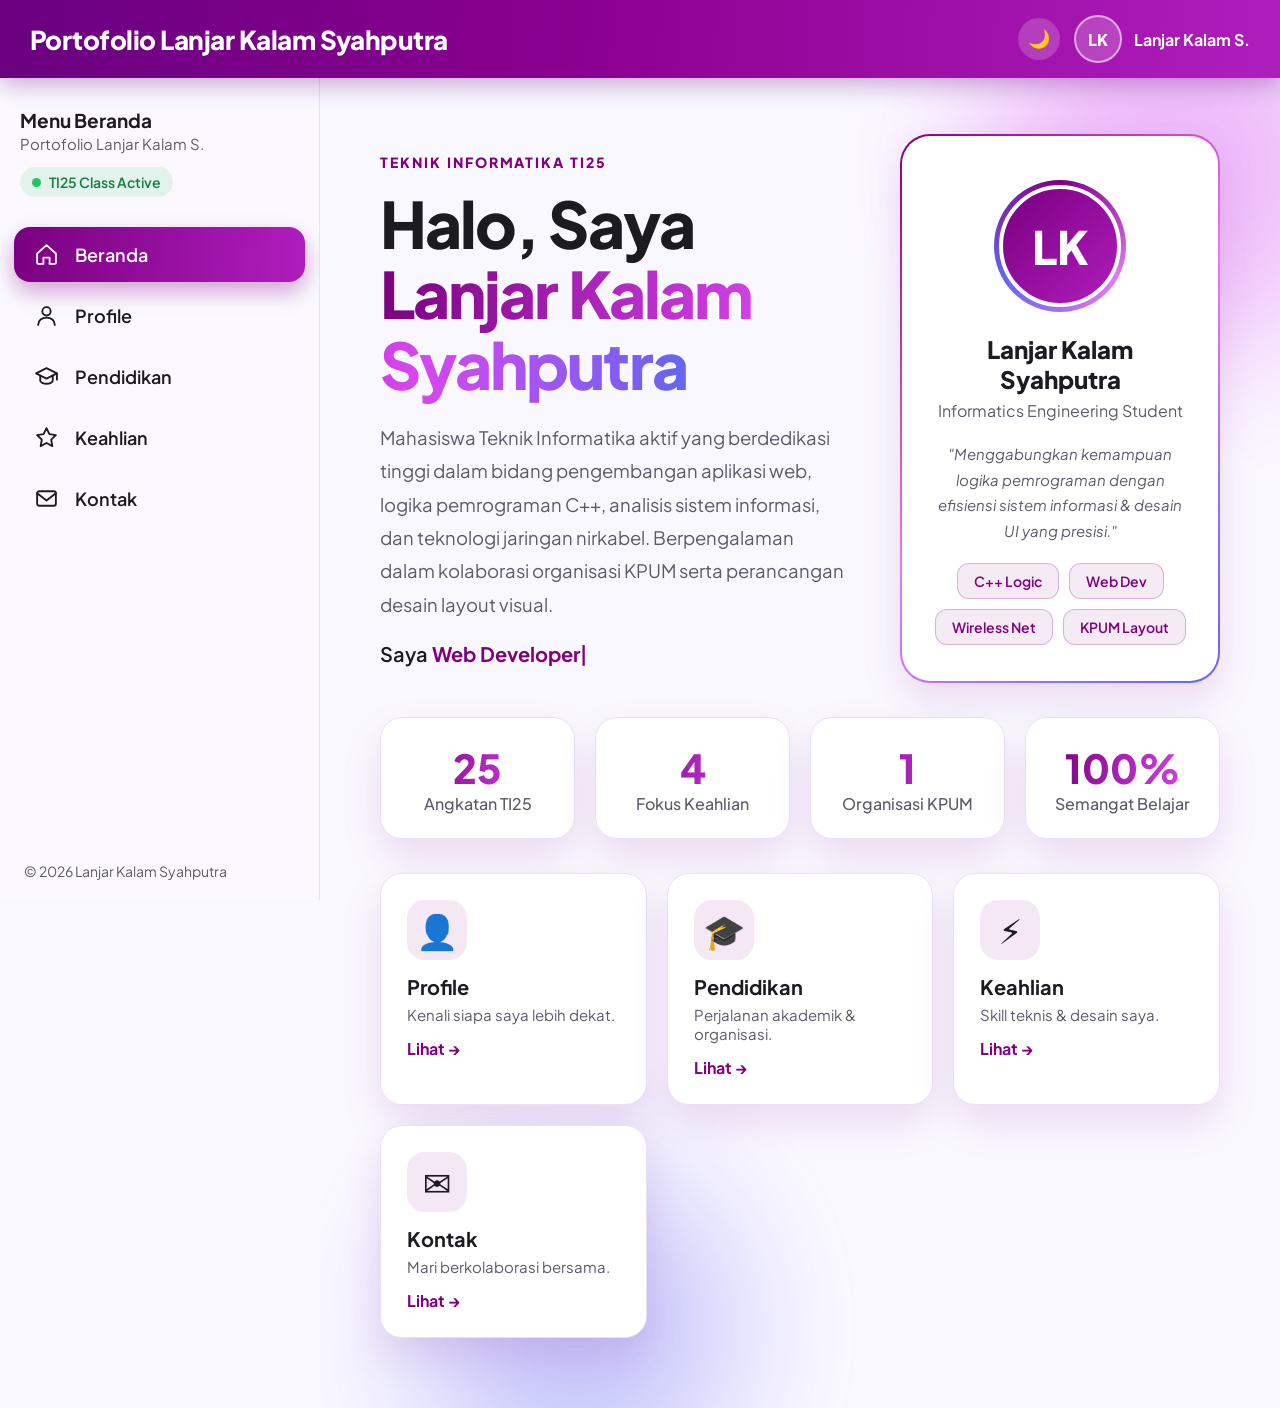
==== index.html @ f6bbac9f "update ALL" ====
<!DOCTYPE html>
<html lang="id">

<head>
  <meta charset="UTF-8">
  <meta name="viewport" content="width=device-width, initial-scale=1">
  <title>Beranda | Portofolio Lanjar Kalam Syahputra</title>
  <link rel="preconnect" href="https://fonts.googleapis.com">
  <link href="https://fonts.googleapis.com/css2?family=Plus+Jakarta+Sans:wght@400;500;600;700;800&display=swap"
    rel="stylesheet">
  <link rel="stylesheet" href="style.css">
  <script src="script.js"></script>
</head>

<body>
  <header class="topbar">
    <button class="burger" id="burger" aria-label="Buka menu">☰</button>
    <a class="logo" href="index.html">Portofolio Lanjar Kalam Syahputra</a>
    <div class="top-right">
      <button class="theme" id="theme" aria-label="Ganti tema">🌙</button>
      <div class="user"><span class="av">LK</span><b>Lanjar Kalam S.</b></div>
    </div>
  </header>
  <div class="layout">
    <aside class="sidebar" id="sidebar">
      <div class="side-head">
        <h3>Menu Beranda</h3>
        <p>Portofolio Lanjar Kalam S.</p>
        <div class="live"><i></i>TI25 Class Active</div>
      </div>
      <nav class="nav">
        <a href="index.html" class="active"><svg viewBox="0 0 24 24">
            <path d="M3 11l9-8 9 8v9a1 1 0 0 1-1 1h-5v-6H9v6H4a1 1 0 0 1-1-1z" />
          </svg><span>Beranda</span></a>
        <a href="profile.html"><svg viewBox="0 0 24 24">
            <circle cx="12" cy="8" r="4" />
            <path d="M4 21c0-4.4 3.6-7 8-7s8 2.6 8 7" />
          </svg><span>Profile</span></a>
        <a href="pendidikan.html"><svg viewBox="0 0 24 24">
            <path d="M2 9l10-5 10 5-10 5z" />
            <path d="M6 11.5V16c0 1.5 3 3 6 3s6-1.5 6-3v-4.5" />
            <path d="M22 9v6" />
          </svg><span>Pendidikan</span></a>
        <a href="keahlian.html"><svg viewBox="0 0 24 24">
            <path d="M12 3l2.8 5.8 6.2.9-4.5 4.4 1.1 6.2L12 17.3 6.4 20.3l1.1-6.2L3 9.7l6.2-.9z" />
          </svg><span>Keahlian</span></a>
        <a href="kontak.html"><svg viewBox="0 0 24 24">
            <rect x="3" y="5" width="18" height="14" rx="2" />
            <path d="M3 7l9 7 9-7" />
          </svg><span>Kontak</span></a>
      </nav>
      <div class="side-foot">© 2026 Lanjar Kalam Syahputra</div>
    </aside>
    <main class="main">
      <div class="blob b1"></div>
      <div class="blob b2"></div>

      <section class="hero">
        <div class="hero-text">
          <span class="eyebrow">Teknik Informatika TI25</span>
          <h1>Halo, Saya<br><span class="grad">Lanjar Kalam Syahputra</span></h1>
          <p class="lead">Mahasiswa Teknik Informatika aktif yang berdedikasi tinggi dalam bidang pengembangan aplikasi
            web, logika pemrograman C++, analisis sistem informasi, dan teknologi jaringan nirkabel. Berpengalaman dalam
            kolaborasi organisasi KPUM serta perancangan desain layout visual.</p>
          <div class="typing">Saya <b id="typed"></b><span class="caret">|</span></div>
        </div>
        <aside class="pcard">
          <div class="ring">
            <div class="avatar">LK</div>
          </div>
          <h2>Lanjar Kalam Syahputra</h2>
          <div class="role">Informatics Engineering Student</div>
          <p class="quote">"Menggabungkan kemampuan logika pemrograman dengan efisiensi sistem informasi &amp; desain UI
            yang presisi."</p>
          <div class="chips"><span>C++ Logic</span><span>Web Dev</span><span>Wireless Net</span><span>KPUM Layout</span>
          </div>
        </aside>
      </section>
      <section class="stats">
        <div class="stat reveal"><b data-count="25">0</b><span>Angkatan TI25</span></div>
        <div class="stat reveal"><b data-count="4">0</b><span>Fokus Keahlian</span></div>
        <div class="stat reveal"><b data-count="1">0</b><span>Organisasi KPUM</span></div>
        <div class="stat reveal"><b>100%</b><span>Semangat Belajar</span></div>
      </section>
      <section class="quick">
        <a class="qcard reveal" href="profile.html">
          <div class="qi">👤</div>
          <h3>Profile</h3>
          <p>Kenali siapa saya lebih dekat.</p><span>Lihat →</span>
        </a>
        <a class="qcard reveal" href="pendidikan.html">
          <div class="qi">🎓</div>
          <h3>Pendidikan</h3>
          <p>Perjalanan akademik &amp; organisasi.</p><span>Lihat →</span>
        </a>
        <a class="qcard reveal" href="keahlian.html">
          <div class="qi">⚡</div>
          <h3>Keahlian</h3>
          <p>Skill teknis &amp; desain saya.</p><span>Lihat →</span>
        </a>
        <a class="qcard reveal" href="kontak.html">
          <div class="qi">✉️</div>
          <h3>Kontak</h3>
          <p>Mari berkolaborasi bersama.</p><span>Lihat →</span>
        </a>
      </section>
    </main>
  </div>
</body>

</html>
---- style.css ----
:root {
    --p: #800080;
    --p2: #a21caf;
    --p3: #c026d3;
    --ink: #1c1b22;
    --muted: #5d5a6b;
    --bg: #faf8ff;
    --card: #ffffff;
    --line: #e9e1f2;
    --side: #fbf9ff;
    --shadow: 0 18px 40px rgba(128, 0, 128, .12);
}

[data-theme="dark"] {
    --ink: #f3effa;
    --muted: #b9b2cc;
    --bg: #14101c;
    --card: #1d1829;
    --line: #322a45;
    --side: #181322;
    --shadow: 0 18px 40px rgba(0, 0, 0, .4);
}

* {
    box-sizing: border-box;
    margin: 0;
    padding: 0
}

html {
    scroll-behavior: smooth
}

body {
    font-family: 'Plus Jakarta Sans', system-ui, sans-serif;
    background: var(--bg);
    color: var(--ink);
    min-height: 100vh
}

a {
    color: inherit;
    text-decoration: none
}

.topbar {
    height: 78px;
    position: sticky;
    top: 0;
    z-index: 50;
    display: flex;
    align-items: center;
    justify-content: space-between;
    padding: 0 30px;
    color: #fff;
    background: linear-gradient(95deg, #6a0080, #8a0090 45%, #b01dbd);
    box-shadow: 0 6px 24px rgba(106, 0, 128, .35)
}

.logo {
    font-size: 26px;
    font-weight: 800;
    letter-spacing: -.02em
}

.top-right {
    display: flex;
    align-items: center;
    gap: 14px
}

.user {
    display: flex;
    align-items: center;
    gap: 12px;
    font-weight: 600
}

.av {
    width: 48px;
    height: 48px;
    border-radius: 50%;
    background: rgba(255, 255, 255, .2);
    border: 2px solid rgba(255, 255, 255, .55);
    display: grid;
    place-items: center;
    font-weight: 800
}

.theme {
    width: 42px;
    height: 42px;
    border-radius: 50%;
    border: 0;
    background: rgba(255, 255, 255, .18);
    color: #fff;
    font-size: 18px;
    cursor: pointer;
    transition: .25s
}

.theme:hover {
    background: rgba(255, 255, 255, .32);
    transform: rotate(20deg)
}

.burger {
    display: none;
    background: rgba(255, 255, 255, .18);
    border: 0;
    color: #fff;
    width: 42px;
    height: 42px;
    border-radius: 12px;
    font-size: 20px;
    cursor: pointer
}

.layout {
    display: flex;
    min-height: calc(100vh - 78px)
}

.sidebar {
    width: 320px;
    flex: 0 0 320px;
    background: var(--side);
    border-right: 1px solid var(--line);
    padding: 30px 14px 20px;
    position: sticky;
    top: 78px;
    height: calc(100vh - 78px);
    display: flex;
    flex-direction: column;
    overflow-y: auto
}

.side-head {
    padding: 0 6px 24px
}

.side-head h3 {
    font-size: 19px;
    font-weight: 700
}

.side-head p {
    font-size: 15px;
    margin-top: 2px;
    color: var(--muted)
}

.live {
    margin-top: 14px;
    display: inline-flex;
    align-items: center;
    gap: 8px;
    color: #15803d;
    font-weight: 600;
    font-size: 14px;
    background: rgba(34, 197, 94, .12);
    padding: 6px 12px;
    border-radius: 999px
}

.live i {
    width: 9px;
    height: 9px;
    border-radius: 50%;
    background: #22c55e;
    box-shadow: 0 0 0 0 rgba(34, 197, 94, .7);
    animation: pulse 1.8s infinite
}

@keyframes pulse {
    70% {
        box-shadow: 0 0 0 9px rgba(34, 197, 94, 0)
    }

    100% {
        box-shadow: 0 0 0 0 rgba(34, 197, 94, 0)
    }
}

.nav {
    display: flex;
    flex-direction: column;
    gap: 6px;
    margin-top: 6px
}

.nav a {
    display: flex;
    align-items: center;
    gap: 16px;
    padding: 15px 20px;
    border-radius: 16px;
    font-size: 18px;
    font-weight: 600;
    transition: .25s;
    position: relative
}

.nav svg {
    width: 25px;
    height: 25px;
    fill: none;
    stroke: currentColor;
    stroke-width: 1.8;
    stroke-linecap: round;
    stroke-linejoin: round;
    flex: none
}

.nav a:hover {
    background: rgba(128, 0, 128, .09);
    color: var(--p);
    transform: translateX(4px)
}

.nav a.active {
    color: #fff;
    background: linear-gradient(95deg, #7a007f, #b01dbd);
    box-shadow: 0 10px 22px rgba(128, 0, 128, .35)
}

.side-foot {
    margin-top: auto;
    padding: 20px 10px 0;
    color: var(--muted);
    font-size: 14px
}

.main {
    flex: 1;
    min-width: 0;
    padding: 56px 60px 70px;
    position: relative;
    overflow: hidden
}

.blob {
    position: absolute;
    border-radius: 50%;
    filter: blur(70px);
    opacity: .35;
    z-index: 0;
    pointer-events: none;
    animation: float 12s ease-in-out infinite
}

.b1 {
    width: 380px;
    height: 380px;
    background: #d946ef;
    top: -100px;
    right: -80px
}

.b2 {
    width: 320px;
    height: 320px;
    background: #6366f1;
    bottom: -80px;
    left: 10%;
    animation-delay: -5s
}

[data-theme="dark"] .blob {
    opacity: .22
}

@keyframes float {
    50% {
        transform: translate(30px, -30px) scale(1.08)
    }
}

.main>*:not(.blob) {
    position: relative;
    z-index: 1
}

.eyebrow {
    display: inline-block;
    color: var(--p);
    font-weight: 800;
    letter-spacing: .14em;
    text-transform: uppercase;
    font-size: 14px
}

.grad {
    background: linear-gradient(95deg, #7a007f, #d946ef 60%, #6366f1);
    -webkit-background-clip: text;
    background-clip: text;
    color: transparent
}

.hero {
    display: grid;
    grid-template-columns: 1.25fr .85fr;
    gap: 50px;
    align-items: center;
    min-height: 520px
}

.hero h1 {
    font-size: clamp(42px, 5vw, 68px);
    line-height: 1.1;
    font-weight: 800;
    letter-spacing: -.03em;
    margin: 16px 0 22px
}

.lead {
    font-size: 18.5px;
    line-height: 1.8;
    color: var(--muted);
    max-width: 660px
}

.typing {
    margin-top: 20px;
    font-size: 20px;
    font-weight: 600
}

.typing b {
    color: var(--p)
}

.caret {
    animation: blink 1s steps(1) infinite;
    color: var(--p)
}

@keyframes blink {
    50% {
        opacity: 0
    }
}

.btns {
    display: flex;
    gap: 14px;
    margin-top: 30px;
    flex-wrap: wrap
}

.btn {
    display: inline-flex;
    align-items: center;
    gap: 8px;
    padding: 15px 28px;
    border-radius: 14px;
    font: 700 16px 'Plus Jakarta Sans', sans-serif;
    cursor: pointer;
    border: 2px solid var(--p);
    transition: .25s
}

.btn.primary {
    background: linear-gradient(95deg, #7a007f, #b01dbd);
    color: #fff;
    border-color: transparent;
    box-shadow: 0 12px 26px rgba(128, 0, 128, .35)
}

.btn.ghost {
    color: var(--p);
    background: transparent
}

.btn:hover {
    transform: translateY(-3px)
}

.btn.ghost:hover {
    background: var(--p);
    color: #fff
}

.pcard {
    border: 2px solid transparent;
    border-radius: 30px;
    padding: 44px 32px 36px;
    text-align: center;
    box-shadow: var(--shadow);
    background: linear-gradient(var(--card), var(--card)) padding-box, linear-gradient(135deg, #800080, #e879f9, #6366f1) border-box;
    animation: rise 4.5s ease-in-out infinite
}

@keyframes rise {
    50% {
        transform: translateY(-10px)
    }
}

.ring {
    width: 132px;
    height: 132px;
    margin: 0 auto 22px;
    border-radius: 50%;
    padding: 5px;
    background: conic-gradient(from 0deg, #800080, #e879f9, #6366f1, #800080);
    animation: spin 8s linear infinite
}

.avatar {
    width: 100%;
    height: 100%;
    border-radius: 50%;
    background: linear-gradient(135deg, #7a007f, #b01dbd);
    color: #fff;
    display: grid;
    place-items: center;
    font-size: 46px;
    font-weight: 800;
    border: 4px solid var(--card);
    animation: spin 8s linear infinite reverse
}

@keyframes spin {
    to {
        transform: rotate(360deg)
    }
}

.pcard h2 {
    font-size: 24px;
    font-weight: 800
}

.role {
    margin-top: 6px;
    color: var(--muted)
}

.quote {
    margin: 20px 0;
    font-style: italic;
    color: var(--muted);
    line-height: 1.7;
    font-size: 15px
}

.chips {
    display: flex;
    flex-wrap: wrap;
    justify-content: center;
    gap: 10px
}

.chips.left {
    justify-content: flex-start
}

.chips span {
    padding: 8px 16px;
    border-radius: 12px;
    font-size: 14px;
    font-weight: 600;
    color: var(--p);
    background: rgba(128, 0, 128, .08);
    border: 1px solid rgba(128, 0, 128, .25);
    transition: .25s
}

.chips span:hover {
    background: var(--p);
    color: #fff;
    transform: translateY(-3px)
}

.stats {
    display: grid;
    grid-template-columns: repeat(4, 1fr);
    gap: 20px;
    margin: 34px 0
}

.stat {
    background: var(--card);
    border: 1px solid var(--line);
    border-radius: 22px;
    padding: 24px;
    text-align: center;
    box-shadow: var(--shadow)
}

.stat b {
    display: block;
    font-size: 40px;
    font-weight: 800;
    background: linear-gradient(95deg, #7a007f, #d946ef);
    -webkit-background-clip: text;
    background-clip: text;
    color: transparent
}

.stat span {
    color: var(--muted);
    font-weight: 500
}

.quick {
    display: grid;
    grid-template-columns: repeat(auto-fit, minmax(220px, 1fr));
    gap: 20px
}

.qcard {
    background: var(--card);
    border: 1px solid var(--line);
    border-radius: 22px;
    padding: 26px;
    transition: .3s;
    box-shadow: var(--shadow)
}

.qcard:hover {
    transform: translateY(-8px);
    border-color: var(--p2)
}

.qi {
    font-size: 34px;
    width: 60px;
    height: 60px;
    border-radius: 18px;
    display: grid;
    place-items: center;
    background: rgba(128, 0, 128, .09);
    margin-bottom: 14px
}

.qcard h3 {
    font-size: 20px
}

.qcard p {
    color: var(--muted);
    margin: 6px 0 14px;
    font-size: 15px
}

.qcard span {
    color: var(--p);
    font-weight: 700
}

.phead {
    margin-bottom: 34px;
    max-width: 720px
}

.phead h1 {
    font-size: clamp(36px, 4.4vw, 56px);
    font-weight: 800;
    letter-spacing: -.03em;
    margin: 10px 0 12px;
    background: linear-gradient(95deg, var(--ink), var(--p));
    -webkit-background-clip: text;
    background-clip: text;
    color: transparent
}

.phead p {
    color: var(--muted);
    font-size: 18px;
    line-height: 1.7
}

.two {
    display: grid;
    grid-template-columns: 1.2fr 1fr;
    gap: 26px;
    margin-bottom: 26px
}

.card {
    background: var(--card);
    border: 1px solid var(--line);
    border-radius: 26px;
    padding: 34px;
    box-shadow: var(--shadow)
}

.card h2 {
    font-size: 24px;
    margin-bottom: 16px
}

.card p {
    color: var(--muted);
    line-height: 1.8;
    margin-bottom: 14px
}

.card p b {
    color: var(--ink)
}

.facts {
    list-style: none;
    display: flex;
    flex-direction: column;
    gap: 16px
}

.facts li {
    display: flex;
    align-items: center;
    gap: 16px
}

.facts i {
    font-style: normal;
    font-size: 22px;
    width: 50px;
    height: 50px;
    border-radius: 15px;
    background: rgba(128, 0, 128, .09);
    display: grid;
    place-items: center;
    flex: none
}

.facts small {
    display: block;
    color: var(--muted);
    font-size: 13px
}

.facts b {
    font-size: 17px
}

.quote-big {
    text-align: center;
    background: linear-gradient(135deg, #6a0080, #a21caf 60%, #6366f1);
    color: #fff;
    border: 0;
    position: relative
}

.quote-big p {
    color: #fff;
    font-size: 22px;
    font-weight: 600;
    max-width: 760px;
    margin: 0 auto 12px;
    line-height: 1.6
}

.quote-big span {
    opacity: .85
}

.qm {
    font-size: 90px;
    line-height: .6;
    opacity: .35;
    font-family: Georgia, serif
}

.timeline {
    position: relative;
    padding-left: 44px;
    max-width: 860px
}

.timeline::before {
    content: "";
    position: absolute;
    left: 13px;
    top: 8px;
    bottom: 8px;
    width: 3px;
    border-radius: 3px;
    background: linear-gradient(var(--p), #6366f1)
}

.tl {
    position: relative;
    margin-bottom: 26px
}

.dot {
    position: absolute;
    left: -41px;
    top: 26px;
    width: 22px;
    height: 22px;
    border-radius: 50%;
    background: var(--card);
    border: 5px solid var(--p);
    box-shadow: 0 0 0 6px rgba(128, 0, 128, .15)
}

.tl-card {
    background: var(--card);
    border: 1px solid var(--line);
    border-radius: 24px;
    padding: 28px;
    box-shadow: var(--shadow);
    transition: .3s
}

.tl-card:hover {
    transform: translateX(8px)
}

.date {
    display: inline-block;
    background: rgba(128, 0, 128, .1);
    color: var(--p);
    font-weight: 700;
    font-size: 13px;
    padding: 5px 14px;
    border-radius: 999px
}

.tl-card h3 {
    font-size: 22px;
    margin: 12px 0 4px
}

.inst {
    color: var(--p);
    font-weight: 600;
    margin-bottom: 10px
}

.tl-card p {
    color: var(--muted);
    line-height: 1.7;
    margin-bottom: 14px
}

.skills {
    display: grid;
    grid-template-columns: repeat(auto-fill, minmax(310px, 1fr));
    gap: 24px
}

.skill {
    background: var(--card);
    border: 1px solid var(--line);
    border-radius: 26px;
    padding: 30px;
    box-shadow: var(--shadow);
    transition: .3s
}

.skill:hover {
    transform: translateY(-8px);
    border-color: var(--p2)
}

.si {
    font-size: 32px;
    width: 62px;
    height: 62px;
    border-radius: 19px;
    display: grid;
    place-items: center;
    background: linear-gradient(135deg, rgba(128, 0, 128, .14), rgba(99, 102, 241, .14));
    margin-bottom: 16px
}

.skill h3 {
    font-size: 21px
}

.skill p {
    color: var(--muted);
    margin: 8px 0 18px;
    line-height: 1.6;
    font-size: 15px
}

.bar {
    height: 10px;
    border-radius: 99px;
    background: rgba(128, 0, 128, .12);
    overflow: hidden
}

.fill {
    height: 100%;
    width: 0;
    border-radius: 99px;
    background: linear-gradient(90deg, #7a007f, #d946ef, #6366f1);
    transition: width 1.4s cubic-bezier(.2, .8, .2, 1)
}

.pct {
    display: flex;
    justify-content: space-between;
    font-size: 13px;
    color: var(--muted);
    margin: 8px 0 16px
}

.pct b {
    color: var(--p)
}

.social {
    display: flex;
    gap: 10px;
    margin-top: 24px;
    flex-wrap: wrap
}

.social a {
    padding: 10px 18px;
    border-radius: 12px;
    font-weight: 600;
    background: rgba(128, 0, 128, .09);
    color: var(--p);
    transition: .25s
}

.social a:hover {
    background: var(--p);
    color: #fff;
    transform: translateY(-3px)
}

form {
    display: flex;
    flex-direction: column;
    gap: 14px
}

input,
textarea {
    width: 100%;
    padding: 15px 18px;
    border-radius: 14px;
    border: 1px solid var(--line);
    background: var(--bg);
    color: var(--ink);
    font: 16px 'Plus Jakarta Sans', sans-serif;
    outline: none;
    transition: .2s
}

input:focus,
textarea:focus {
    border-color: var(--p2);
    box-shadow: 0 0 0 4px rgba(162, 28, 175, .15)
}

textarea {
    min-height: 150px;
    resize: vertical
}

.ok {
    display: none;
    background: rgba(34, 197, 94, .14);
    color: #15803d;
    padding: 14px 18px;
    border-radius: 14px;
    font-weight: 600
}

.reveal {
    opacity: 0;
    transform: translateY(26px);
    transition: opacity .7s ease, transform .7s ease
}

.reveal.show {
    opacity: 1;
    transform: none
}

@media(max-width:1100px) {

    .hero,
    .two {
        grid-template-columns: 1fr
    }

    .stats {
        grid-template-columns: repeat(2, 1fr)
    }

    .main {
        padding: 40px 28px 60px
    }
}

@media(max-width:860px) {
    .burger {
        display: block
    }

    .logo {
        font-size: 19px;
        flex: 1;
        margin-left: 12px
    }

    .user b {
        display: none
    }

    .topbar {
        padding: 0 16px
    }

    .sidebar {
        position: fixed;
        left: 0;
        top: 78px;
        z-index: 40;
        transform: translateX(-100%);
        transition: .3s;
        width: 290px;
        box-shadow: 0 0 0 100vmax rgba(0, 0, 0, 0)
    }

    .sidebar.open {
        transform: none;
        box-shadow: 0 0 0 100vmax rgba(0, 0, 0, .45)
    }

    .main {
        padding: 32px 18px 50px
    }
}

.tl-card p.inst {
    color: var(--p);
    margin-bottom: 10px
}
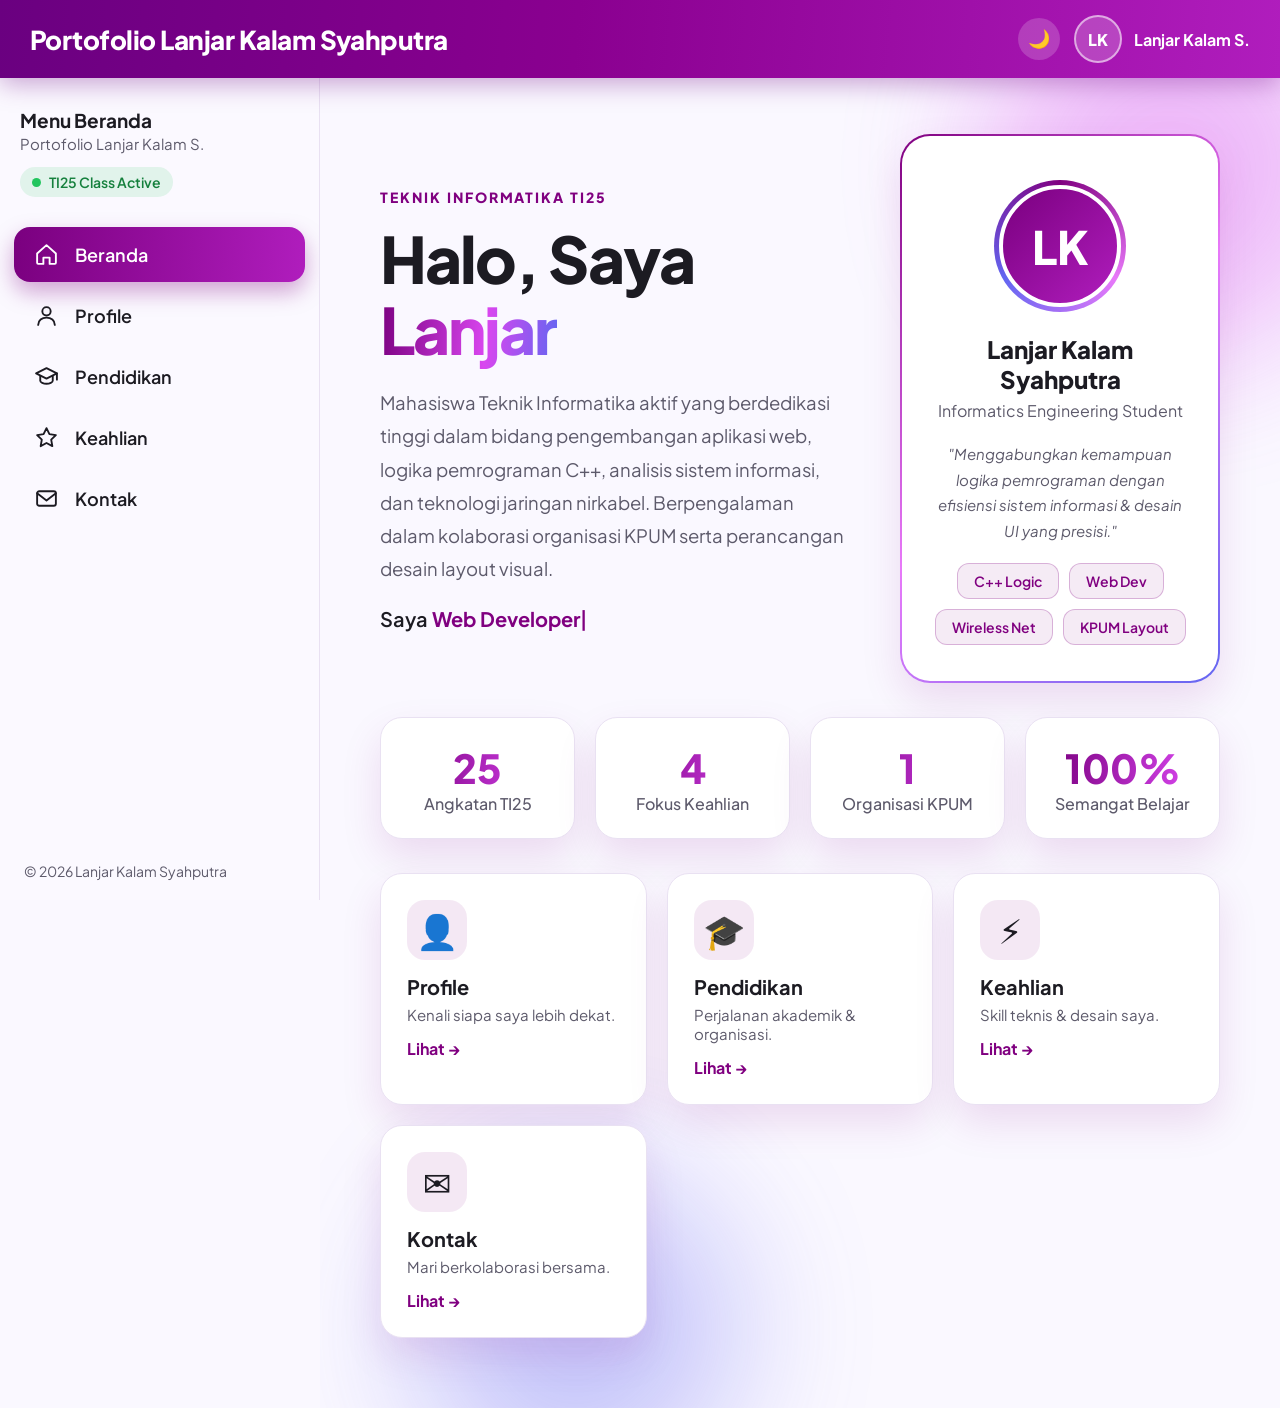
==== commit 193e4ea1: "updet" ====
--- a/index.html
+++ b/index.html
@@ -58,7 +58,7 @@
       <section class="hero">
         <div class="hero-text">
           <span class="eyebrow">Teknik Informatika TI25</span>
-          <h1>Halo, Saya<br><span class="grad">Lanjar Kalam Syahputra</span></h1>
+          <h1>Halo, Saya<br><span class="grad">Lanjar</span></h1>
           <p class="lead">Mahasiswa Teknik Informatika aktif yang berdedikasi tinggi dalam bidang pengembangan aplikasi
             web, logika pemrograman C++, analisis sistem informasi, dan teknologi jaringan nirkabel. Berpengalaman dalam
             kolaborasi organisasi KPUM serta perancangan desain layout visual.</p>
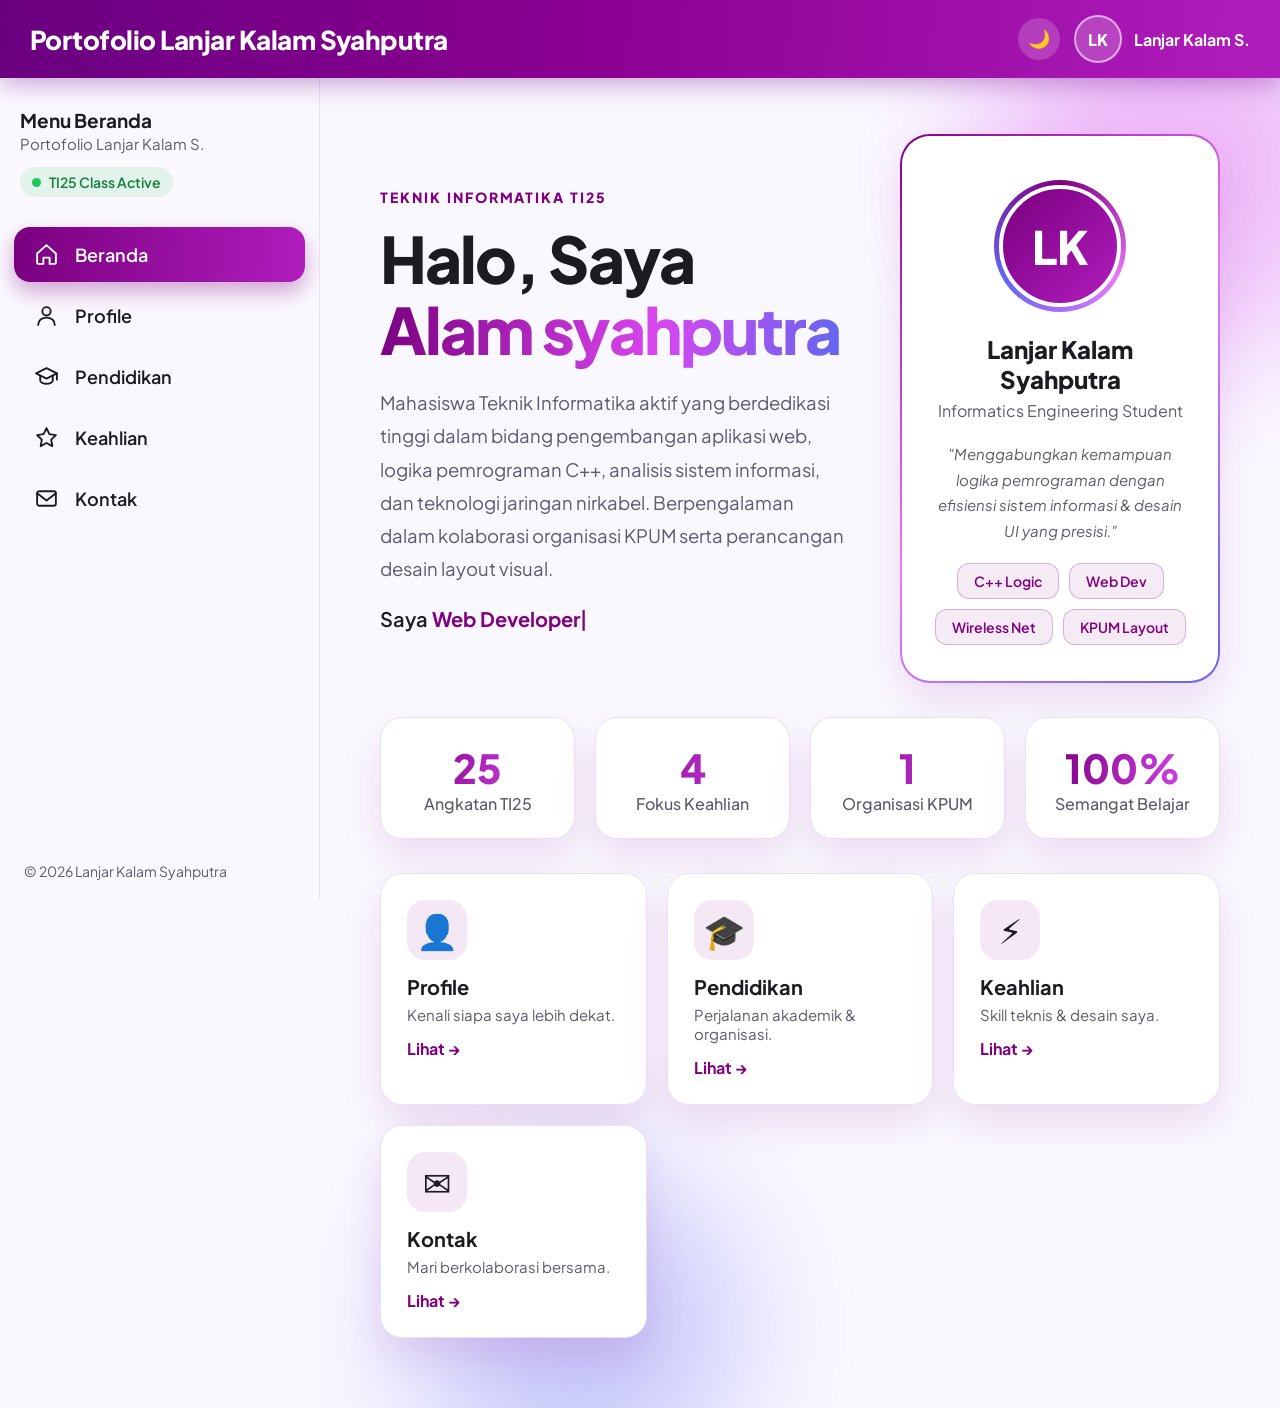
==== commit 4788fbc9: "refactor: update name in hero section to Alam syahputra" ====
--- a/index.html
+++ b/index.html
@@ -58,7 +58,7 @@
       <section class="hero">
         <div class="hero-text">
           <span class="eyebrow">Teknik Informatika TI25</span>
-          <h1>Halo, Saya<br><span class="grad">Lanjar</span></h1>
+          <h1>Halo, Saya<br><span class="grad">Alam syahputra</span></h1>
           <p class="lead">Mahasiswa Teknik Informatika aktif yang berdedikasi tinggi dalam bidang pengembangan aplikasi
             web, logika pemrograman C++, analisis sistem informasi, dan teknologi jaringan nirkabel. Berpengalaman dalam
             kolaborasi organisasi KPUM serta perancangan desain layout visual.</p>
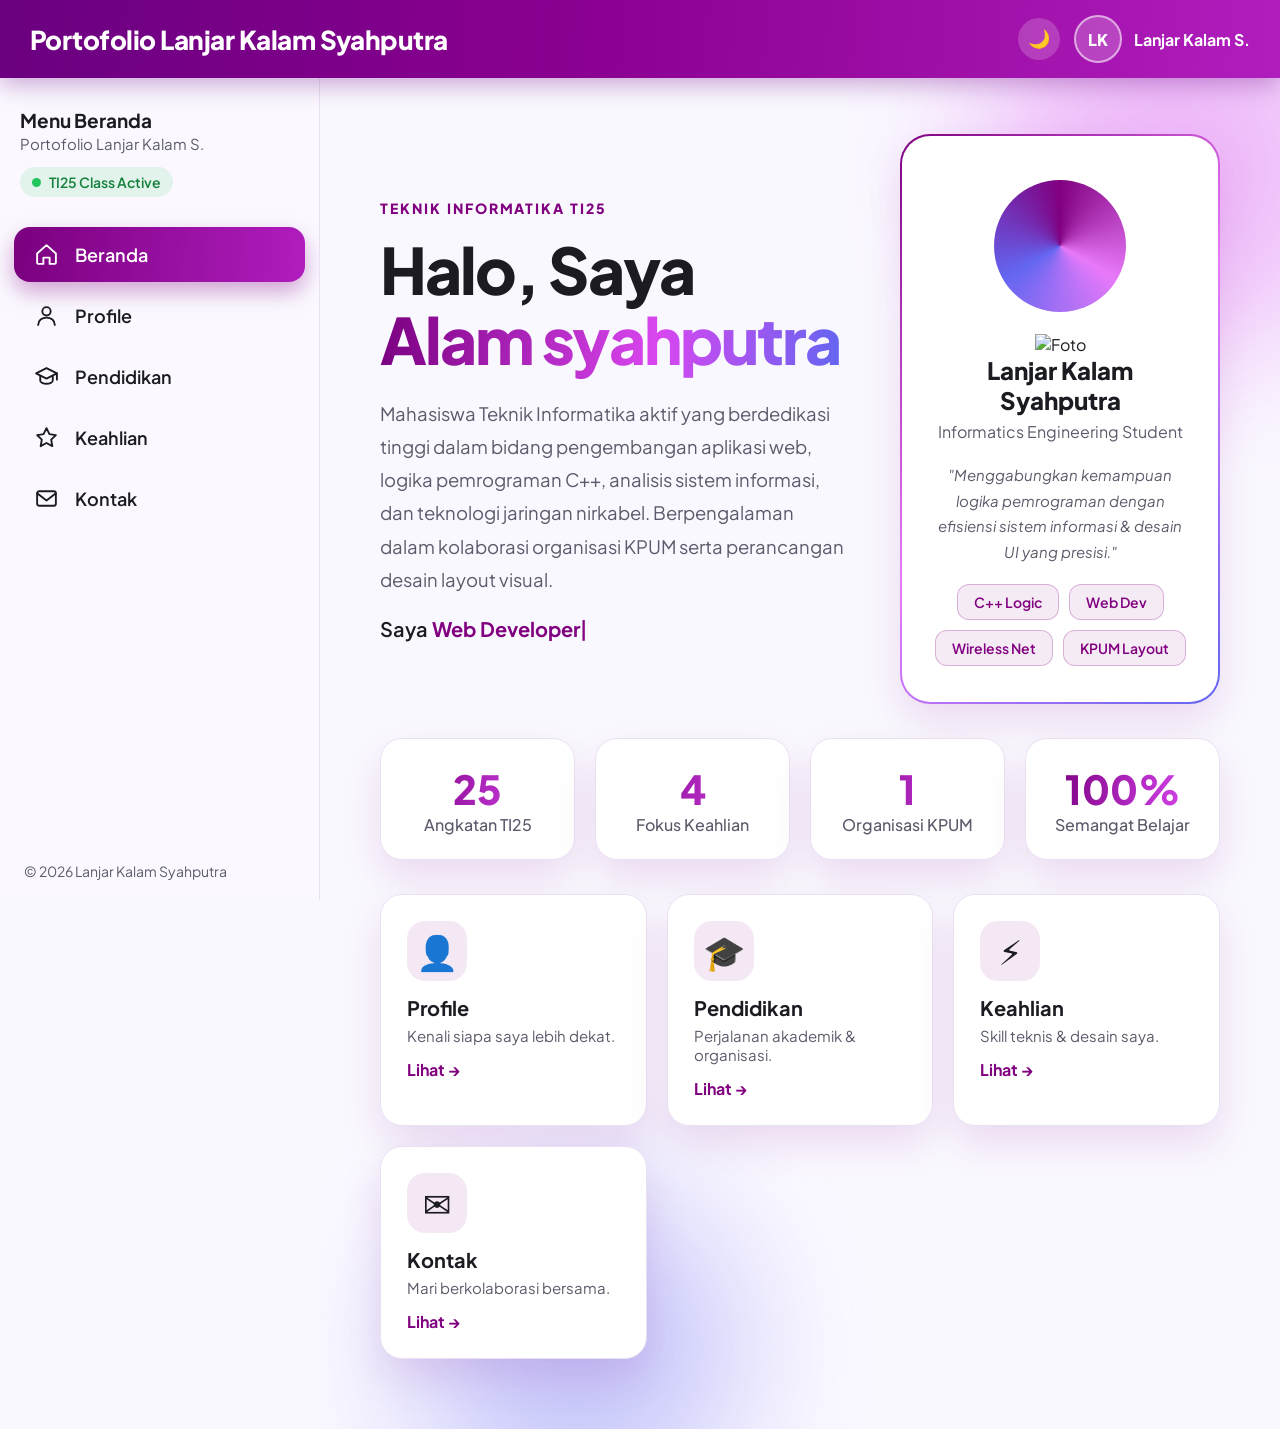
==== commit bf641dc1: "refactor: replace text avatar placeholder with profile image in index.html" ====
--- a/index.html
+++ b/index.html
@@ -66,8 +66,8 @@
         </div>
         <aside class="pcard">
           <div class="ring">
-            <div class="avatar">LK</div>
           </div>
+          <img src="Foto.profile.jpg" alt="Foto">
           <h2>Lanjar Kalam Syahputra</h2>
           <div class="role">Informatics Engineering Student</div>
           <p class="quote">"Menggabungkan kemampuan logika pemrograman dengan efisiensi sistem informasi &amp; desain UI
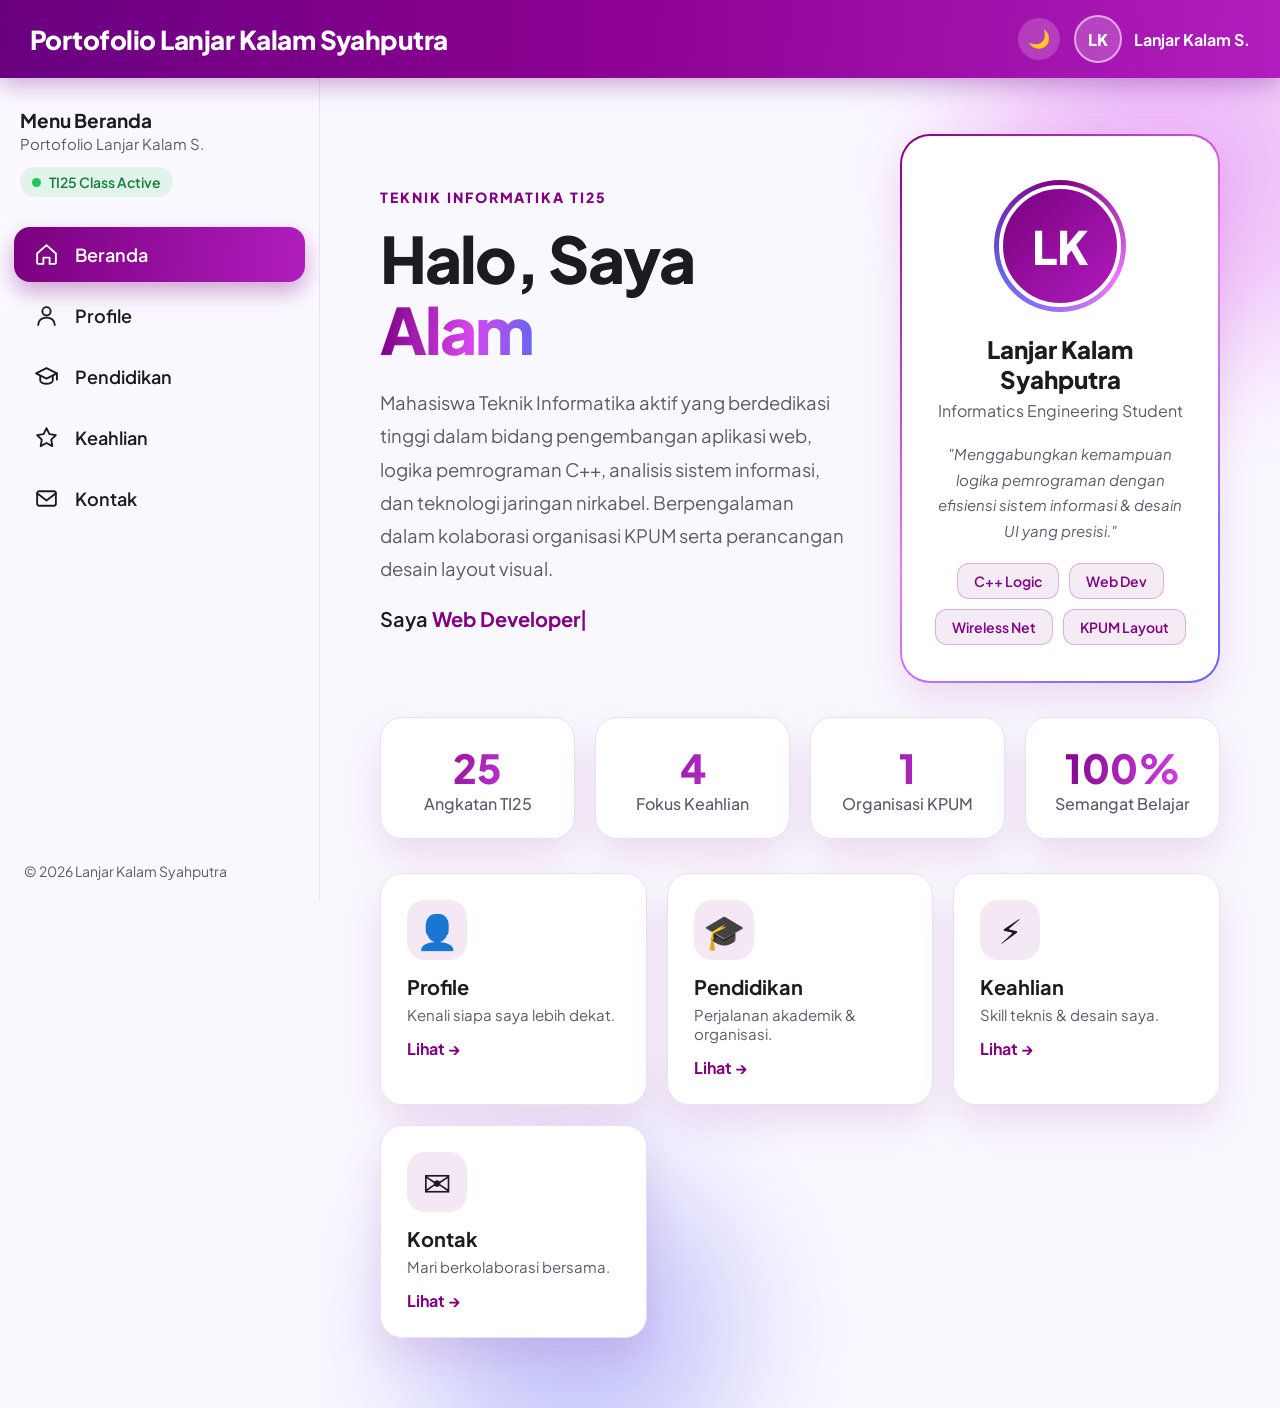
==== commit 8d32d947: "fix: update name and profile avatar in hero section" ====
--- a/index.html
+++ b/index.html
@@ -58,7 +58,7 @@
       <section class="hero">
         <div class="hero-text">
           <span class="eyebrow">Teknik Informatika TI25</span>
-          <h1>Halo, Saya<br><span class="grad">Alam syahputra</span></h1>
+          <h1>Halo, Saya<br><span class="grad">Alam </span></h1>
           <p class="lead">Mahasiswa Teknik Informatika aktif yang berdedikasi tinggi dalam bidang pengembangan aplikasi
             web, logika pemrograman C++, analisis sistem informasi, dan teknologi jaringan nirkabel. Berpengalaman dalam
             kolaborasi organisasi KPUM serta perancangan desain layout visual.</p>
@@ -66,8 +66,8 @@
         </div>
         <aside class="pcard">
           <div class="ring">
+            <div class="avatar">LK</div>
           </div>
-          <img src="Foto.profile.jpg" alt="Foto">
           <h2>Lanjar Kalam Syahputra</h2>
           <div class="role">Informatics Engineering Student</div>
           <p class="quote">"Menggabungkan kemampuan logika pemrograman dengan efisiensi sistem informasi &amp; desain UI
